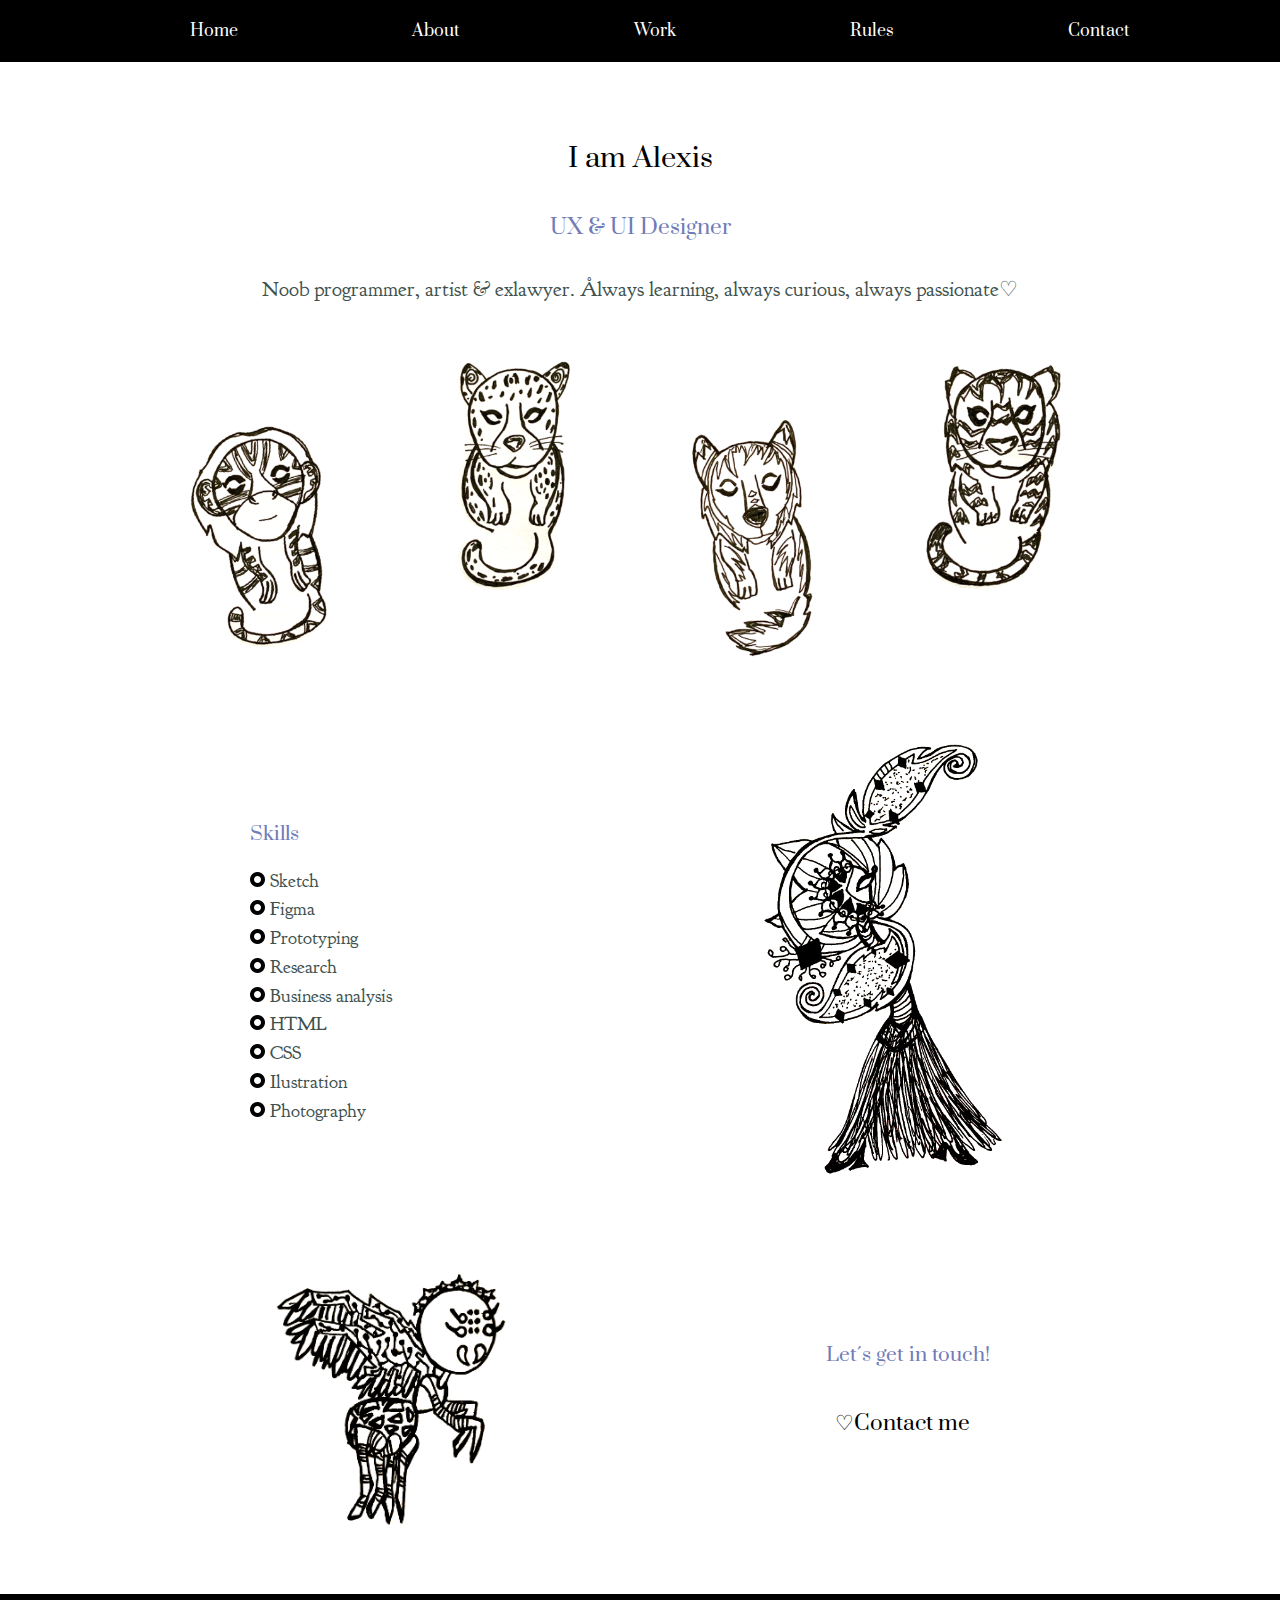
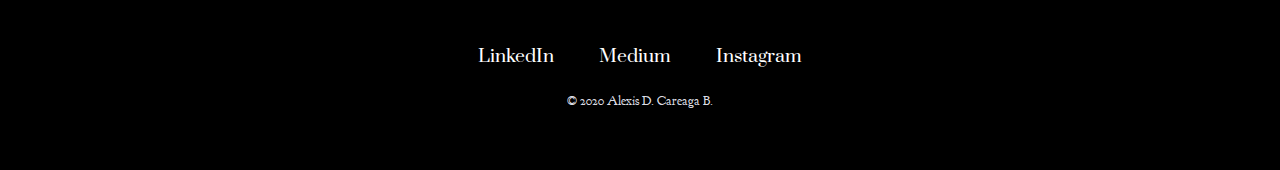
==== index.html @ 7e950d57 "Add files via upload" ====
<!DOCTYPE html>
<html lang="en" dir="ltr">

<head>
  <meta charset="utf-8">
  <title>Alexis Careaga UX/UI Designer</title>
  <link rel="stylesheet" href="css/reset.css">
  <link rel="stylesheet" href="css/styles.css">
  <link rel="icon" href="images/Oval.png">
  <link href="https://fonts.googleapis.com/css?family=Goudy+Bookletter+1911|Prata&display=swap" rel="stylesheet">

</head>

<body>



  <div class="desktop-screen">

  <header>
    <div class="topnav">
      <a class="navnav" href="index.html">Home</a>
      <a class="navnav" href="about.html">About</a>
      <a class="navnav" href="work.html">Work</a>
      <a class="navnav" href="rules.html">Rules</a>
      <a class="navnav" href="contact.html">Contact</a>
    </div>
  </header>


  <main>
    <div class="top-container">
      <h2>I am Alexis</h2>
      <h1>UX & UI Designer</h1>
      <p>Noob programmer, artist & exlawyer. Ålways learning, always curious, always passionate♡</p>
      <img class="totems" src="images/Totems.png" alt="Totems drawing by Alexis Careaga">
    </div>

    <div class="skills">
      <div class="mini-skills">
        <h3>Skills</h3>
        <ul>
          <li><img src="images/Oval.png"> Sketch </li>
          <li><img src="images/Oval.png"> Figma</li>
          <li><img src="images/Oval.png"> Prototyping</li>
          <li><img src="images/Oval.png"> Research</li>
          <li><img src="images/Oval.png"> Business analysis</li>
          <li><img src="images/Oval.png"> HTML</li>
          <li><img src="images/Oval.png"> CSS </li>
          <li><img src="images/Oval.png"> Ilustration </li>
          <li><img src="images/Oval.png"> Photography</li>
        </ul>
      </div>
      <div>
        <img class="venus" src="images/Venus.png" alt="Venus drawing by Alexis Careaga">
      </div>
    </div>

    <br>

    <div class="contact">
      <div>
        <img class="spider" src="images/Spider.png" alt="Spider drawing by Alexis Careaga">
      </div>
      <div class="contact-mini">
        <h3>Let´s get in touch!</h3>
        <br>
        <a class="contactme" href="malito:danBcareaga@gmail.com">♡Contact me</a>
      </div>
    </div>

 </div>
  </main>

  <footer>
    <div class="bottom-container">
      <a class="footer-link" href="https://www.linkedin.com/">LinkedIn</a>
      <a class="footer-link" href="https://medium.com/@danbcareaga">Medium</a>
      <a class="footer-link" href="https://www.instagram.com/alexdancb/">Instagram</a>
      <p class="copyright">© 2020 Alexis D. Careaga B.</p>
    </div>
  </footer>

  </div>

</body>

</html>
---- css/styles.css ----
body {
  font-family: 'Goudy Bookletter 1911', serif;
  color: #40514E;
}

.topnav {
  position: fixed;
  width: 100%;
  top:0;
  background-color: black;
  text-align: center;
  padding: 20px;
}

.topnav a {
  padding: 65px 65px;
  text-decoration: none;
  font-size: 1rem;
}

h1 {
  font-size: 1.3rem;
  line-height: 2;
  padding-top: 10px;
  padding-bottom: 20px;
  font-family: 'Prata', serif;
  color: #717BB7;
}

h2 {
  font-size: 1.7rem;
  font-family: 'Prata', serif;
  padding-top: 50px;
  padding-bottom: 20px;
  color: black;
}

h3 {
  font-size: 1.2rem;
  font-family: 'Prata', serif;
  padding-top: 20px;
  padding-bottom: 20px;
  color: #717BB7;
  margin-top: 30px;
}

p {
  line-height: 2;
  font-size: 1.3rem;
  margin-bottom: 15px;
}

li {
  line-height: 1.5;
  font-size: 1.2rem;
}

a {
  color: white;
  font-family: 'Prata', serif;
  margin: 10px 20px;
  text-decoration: none;
}

a:hover {
  color: #BACAF5;
}

.top-container {
  text-align: center;
  padding: 90px 20px 0px 20px;
  background-color: white;
}

.skills {
  margin: 40px 40px 50px 150px;
  text-align: left;
  columns: 2;
  /*width: 100%;
  height: 100%;
  min-height: 50%;
  min-width: 50%;
  max-height: 80%;
  max-width: 80%;*/
}

.mini-skills {
  padding-top: 30px;
  padding-left: 100px;
}

/*______________IMG________________*/
.totems {
  width: 80%;
}

.venus {
  width: 45%;
  margin-left: 60px;
  margin-right: 150px;
}

.spider {
  width: 50%;
}

/*____________Contact_________________*/
.contact {
  text-align: right;
  margin: 20px 290px 60px 40px;
  columns: 2;
  /*width: 100%;
  height: 100%;
  min-height: 50%;
  min-width: 50%;
  max-height: 80%;
  max-width: 80%;*/
}

.contact-mini {
  padding-top: 20px;
}

.contactme {
  color: black;
  font-size: 1.3rem;
}

/*____________Footer_________________*/
.bottom-container {
  text-align: center;
  font-size: 1.1rem;
  background-color: black;
  padding: 50px 0 20px;
}

.copyright {
  color: #EAEAF6F6;
  font-size: 0.75em;
  padding: 20px 0;
}
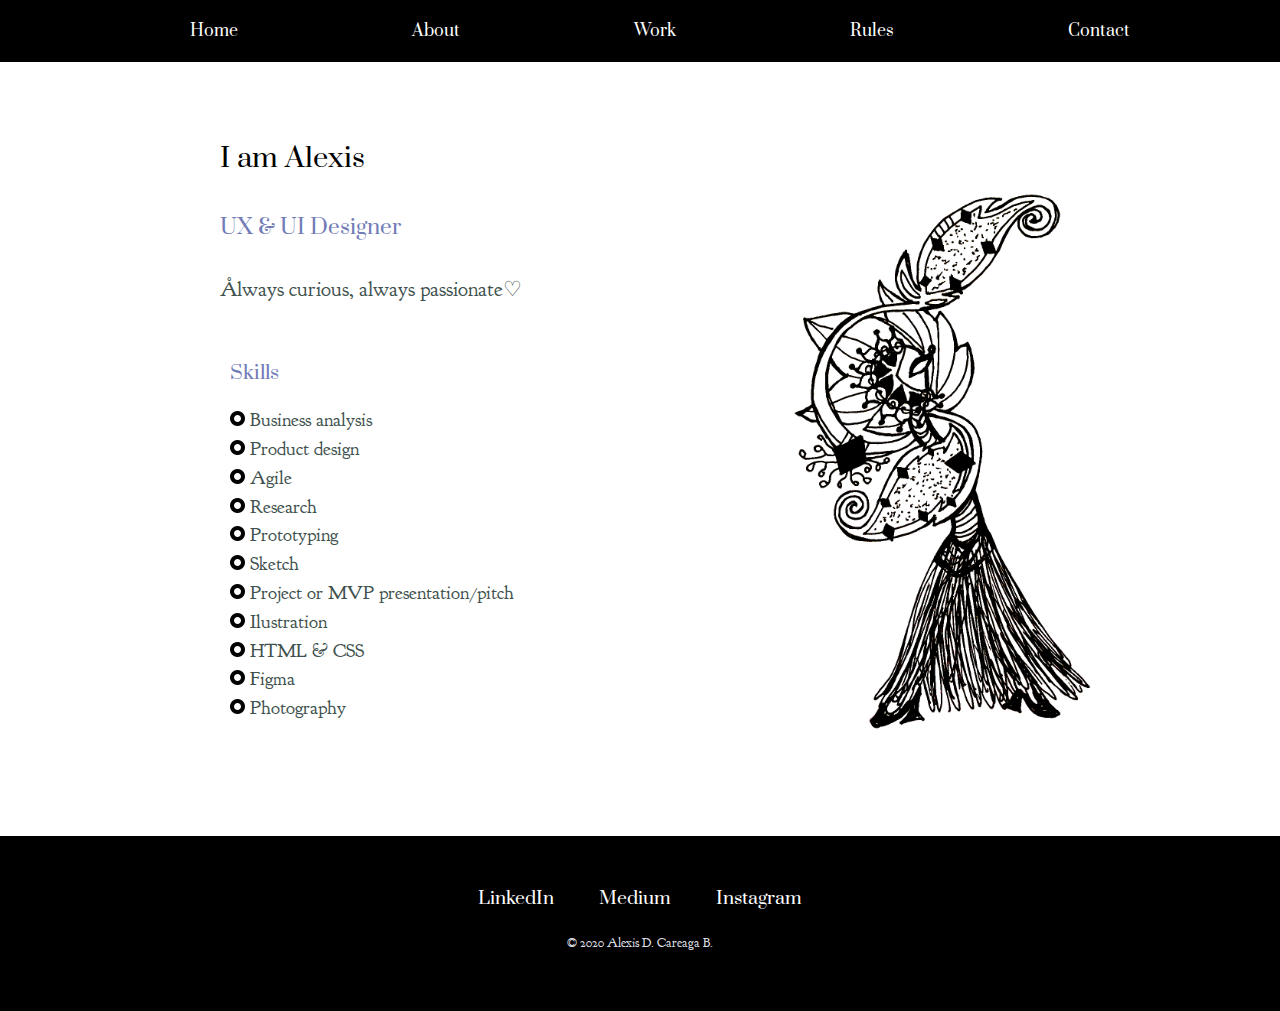
==== commit 84b2adc0: "Add files via upload" ====
--- a/index.html
+++ b/index.html
@@ -30,46 +30,34 @@
 
   <main>
     <div class="top-container">
+
+      <div class="lele">
       <h2>I am Alexis</h2>
       <h1>UX & UI Designer</h1>
-      <p>Noob programmer, artist & exlawyer. Ålways learning, always curious, always passionate♡</p>
-      <img class="totems" src="images/Totems.png" alt="Totems drawing by Alexis Careaga">
+      <p>Ålways curious, always passionate♡</p>
+
+      <div class="skills">
+      <h3>Skills</h3>
+      <ul>
+        <li><img src="images/Oval.png"> Business analysis</li>
+        <li><img src="images/Oval.png"> Product design</li>
+        <li><img src="images/Oval.png"> Agile</li>
+        <li><img src="images/Oval.png"> Research</li>
+        <li><img src="images/Oval.png"> Prototyping</li>
+        <li><img src="images/Oval.png"> Sketch</li>
+        <li><img src="images/Oval.png"> Project or MVP presentation/pitch</li>
+        <li><img src="images/Oval.png"> Ilustration</li>
+        <li><img src="images/Oval.png"> HTML & CSS</li>
+        <li><img src="images/Oval.png"> Figma</li>
+        <li><img src="images/Oval.png"> Photography</li>
+      </ul>
     </div>
-
-    <div class="skills">
-      <div class="mini-skills">
-        <h3>Skills</h3>
-        <ul>
-          <li><img src="images/Oval.png"> Sketch </li>
-          <li><img src="images/Oval.png"> Figma</li>
-          <li><img src="images/Oval.png"> Prototyping</li>
-          <li><img src="images/Oval.png"> Research</li>
-          <li><img src="images/Oval.png"> Business analysis</li>
-          <li><img src="images/Oval.png"> HTML</li>
-          <li><img src="images/Oval.png"> CSS </li>
-          <li><img src="images/Oval.png"> Ilustration </li>
-          <li><img src="images/Oval.png"> Photography</li>
-        </ul>
-      </div>
+    </div>
       <div>
         <img class="venus" src="images/Venus.png" alt="Venus drawing by Alexis Careaga">
       </div>
     </div>
 
-    <br>
-
-    <div class="contact">
-      <div>
-        <img class="spider" src="images/Spider.png" alt="Spider drawing by Alexis Careaga">
-      </div>
-      <div class="contact-mini">
-        <h3>Let´s get in touch!</h3>
-        <br>
-        <a class="contactme" href="malito:danBcareaga@gmail.com">♡Contact me</a>
-      </div>
-    </div>
-
- </div>
   </main>
 
   <footer>
--- a/css/styles.css
+++ b/css/styles.css
@@ -67,41 +67,26 @@
 }
 
 .top-container {
-  text-align: center;
-  padding: 90px 20px 0px 20px;
+  text-align: left;
+  padding: 90px 90px 0px 220px;
   background-color: white;
+  columns: 2;
 }
 
+
+
 .skills {
-  margin: 40px 40px 50px 150px;
+  margin: 10px 10px 100px;
   text-align: left;
-  columns: 2;
-  /*width: 100%;
-  height: 100%;
-  min-height: 50%;
-  min-width: 50%;
-  max-height: 80%;
-  max-width: 80%;*/
-}
 
-.mini-skills {
-  padding-top: 30px;
-  padding-left: 100px;
 }
 
 /*______________IMG________________*/
-.totems {
-  width: 80%;
-}
 
 .venus {
-  width: 45%;
-  margin-left: 60px;
-  margin-right: 150px;
-}
-
-.spider {
-  width: 50%;
+  width: 63%;
+  margin:30px 200px 30px 10px;
+  padding: 70px;
 }
 
 /*____________Contact_________________*/
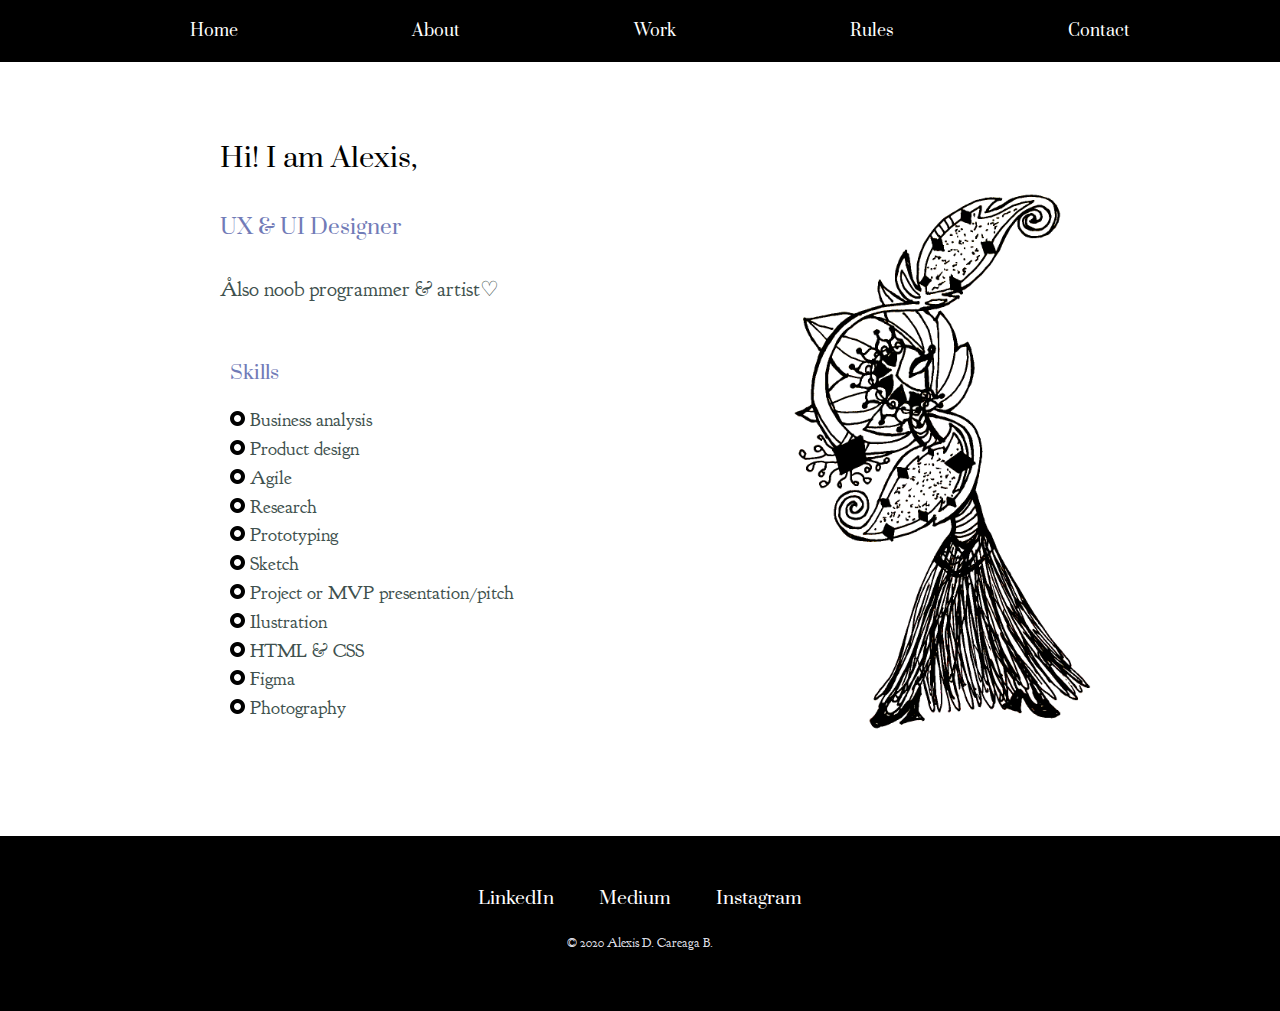
==== commit fde6d3f4: "Add files via upload" ====
--- a/index.html
+++ b/index.html
@@ -32,9 +32,9 @@
     <div class="top-container">
 
       <div class="lele">
-      <h2>I am Alexis</h2>
+      <h2>Hi! I am Alexis,</h2>
       <h1>UX & UI Designer</h1>
-      <p>Ålways curious, always passionate♡</p>
+      <p>Ålso noob programmer & artist♡</p>
 
       <div class="skills">
       <h3>Skills</h3>
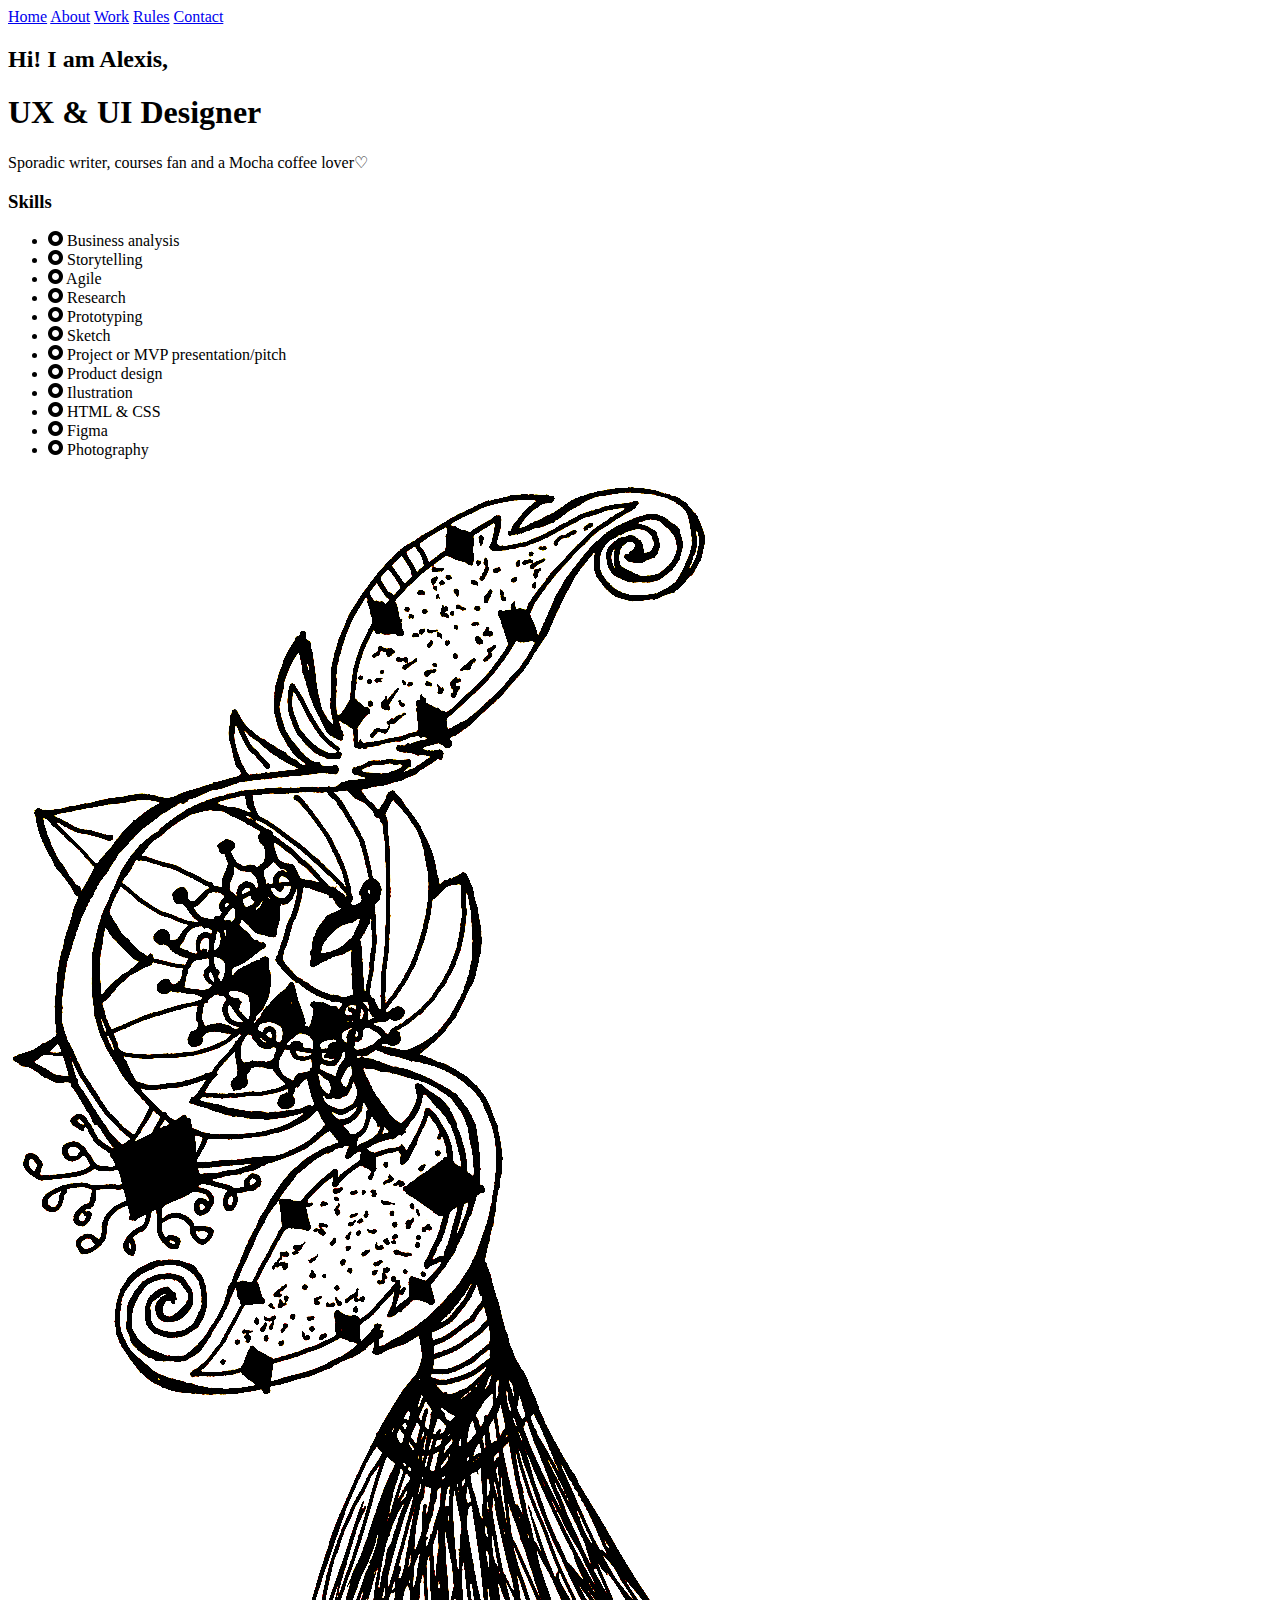
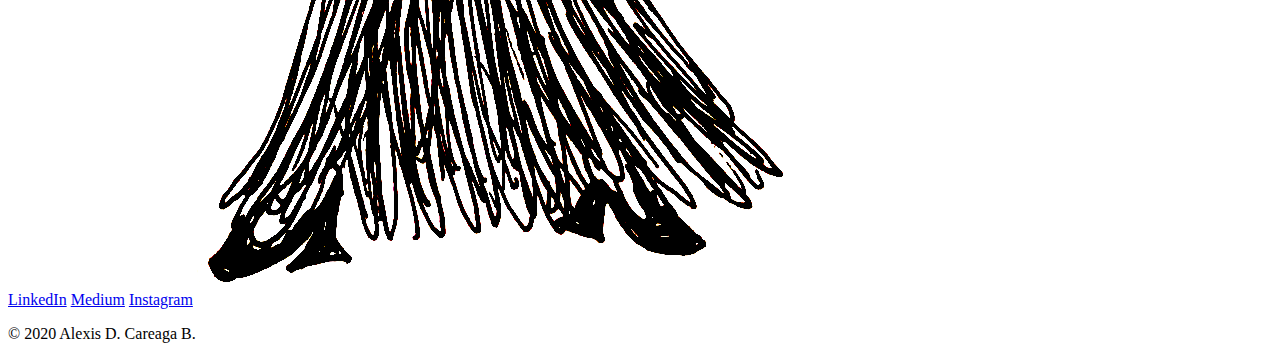
==== commit 6818525a: "Add files via upload" ====
--- a/index.html
+++ b/index.html
@@ -34,18 +34,19 @@
       <div class="lele">
       <h2>Hi! I am Alexis,</h2>
       <h1>UX & UI Designer</h1>
-      <p>Ålso noob programmer & artist♡</p>
+      <p>Sporadic writer, courses fan and a Mocha coffee lover♡</p>
 
       <div class="skills">
       <h3>Skills</h3>
       <ul>
         <li><img src="images/Oval.png"> Business analysis</li>
-        <li><img src="images/Oval.png"> Product design</li>
+        <li><img src="images/Oval.png"> Storytelling</li>
         <li><img src="images/Oval.png"> Agile</li>
         <li><img src="images/Oval.png"> Research</li>
         <li><img src="images/Oval.png"> Prototyping</li>
         <li><img src="images/Oval.png"> Sketch</li>
         <li><img src="images/Oval.png"> Project or MVP presentation/pitch</li>
+        <li><img src="images/Oval.png"> Product design</li>
         <li><img src="images/Oval.png"> Ilustration</li>
         <li><img src="images/Oval.png"> HTML & CSS</li>
         <li><img src="images/Oval.png"> Figma</li>
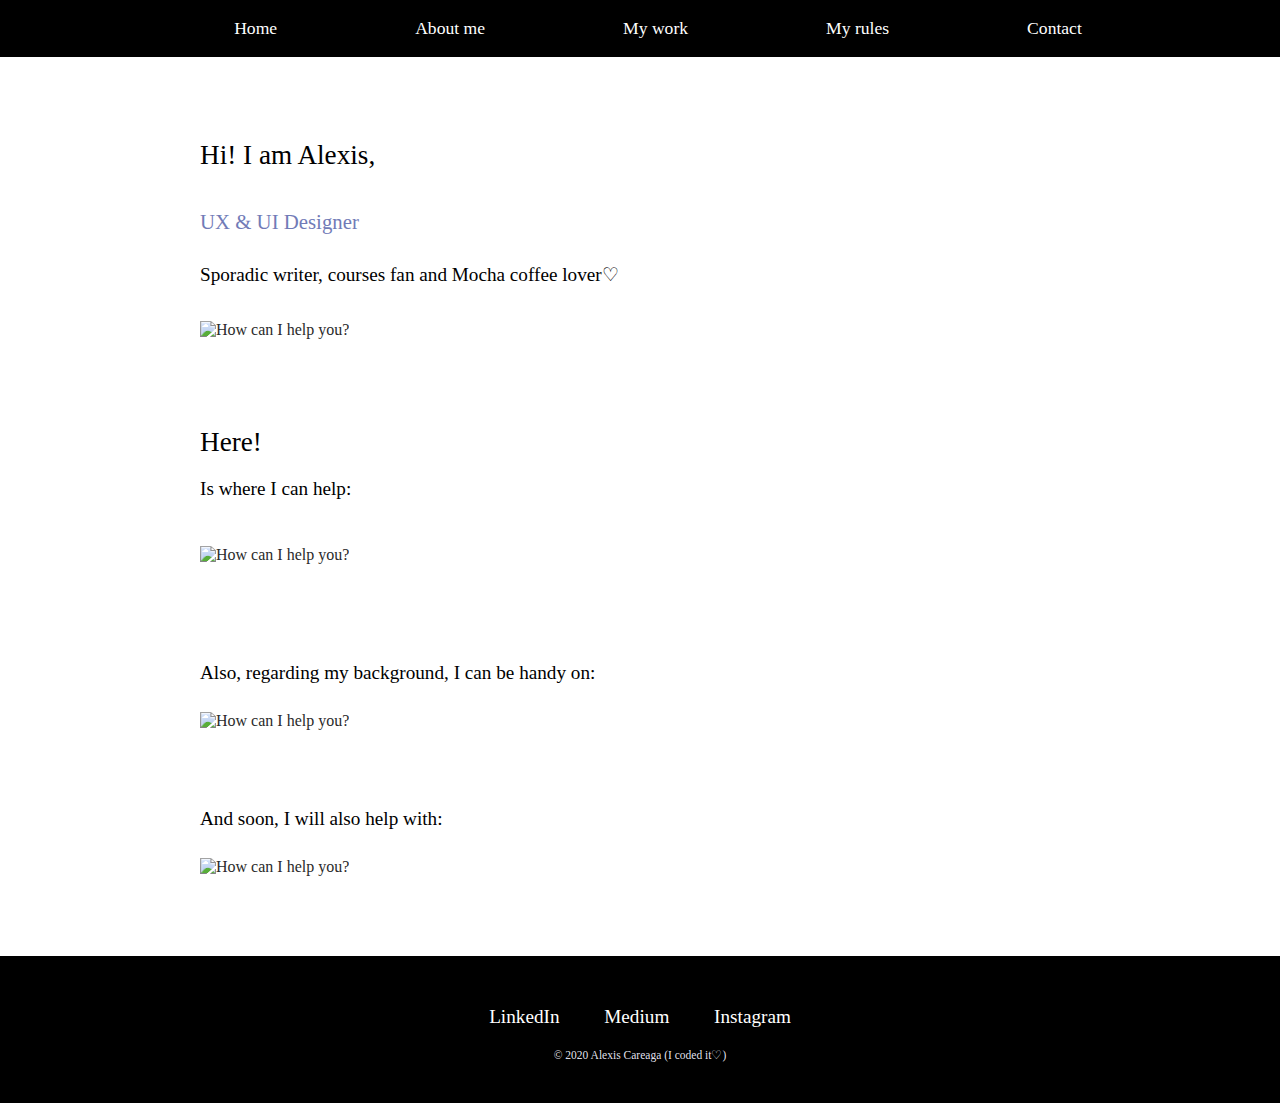
==== commit 47c4b763: "Add files via upload" ====
--- a/index.html
+++ b/index.html
@@ -20,9 +20,9 @@
   <header>
     <div class="topnav">
       <a class="navnav" href="index.html">Home</a>
-      <a class="navnav" href="about.html">About</a>
-      <a class="navnav" href="work.html">Work</a>
-      <a class="navnav" href="rules.html">Rules</a>
+      <a class="navnav" href="about.html">About me</a>
+      <a class="navnav" href="work.html">My work</a>
+      <a class="navnav" href="rules.html">My rules</a>
       <a class="navnav" href="contact.html">Contact</a>
     </div>
   </header>
@@ -31,33 +31,52 @@
   <main>
     <div class="top-container">
 
-      <div class="lele">
+      <div class="headEr">
       <h2>Hi! I am Alexis,</h2>
       <h1>UX & UI Designer</h1>
-      <p>Sporadic writer, courses fan and a Mocha coffee lover♡</p>
+      <h3>Sporadic writer, courses fan and Mocha coffee lover♡</h3>
+    </div>
 
-      <div class="skills">
-      <h3>Skills</h3>
-      <ul>
-        <li><img src="images/Oval.png"> Business analysis</li>
-        <li><img src="images/Oval.png"> Storytelling</li>
-        <li><img src="images/Oval.png"> Agile</li>
-        <li><img src="images/Oval.png"> Research</li>
-        <li><img src="images/Oval.png"> Prototyping</li>
-        <li><img src="images/Oval.png"> Sketch</li>
-        <li><img src="images/Oval.png"> Project or MVP presentation/pitch</li>
-        <li><img src="images/Oval.png"> Product design</li>
-        <li><img src="images/Oval.png"> Ilustration</li>
-        <li><img src="images/Oval.png"> HTML & CSS</li>
-        <li><img src="images/Oval.png"> Figma</li>
-        <li><img src="images/Oval.png"> Photography</li>
-      </ul>
+    <div class="firstContainer">
+        <img class="part1" src="images/Part1.png" alt="How can I help you?">
+      </div>
+
+<br>
+
+<div class="UxUiContainer">
+  <div class="miniUxUi">
+  <h2>Here! </h2>
+  <h3>Is where I can help:</h3>
+  <br>
+  <br>
+</div>
+    <img class="part2" src="images/Part2.png" alt="How can I help you?">
+  </div>
+
+<br>
+
+<div class="secondContainer">
+  <div class="miniSecond">
+  <h3>Also, regarding my background, I can be handy on:</h3>
+</div>
+<br>
+    <div>
+      <img class="part3" src="images/Part3.png" alt="How can I help you?">
     </div>
+</div>
+
+<br>
+
+<div class="thirdContainer">
+  <div class="miniThird">
+  <h3>And soon, I will also help with:</h3>
+</div>
+<br>
+    <div>
+      <img class="part4" src="images/Part4.png" alt="How can I help you?">
     </div>
-      <div>
-        <img class="venus" src="images/Venus.png" alt="Venus drawing by Alexis Careaga">
-      </div>
-    </div>
+</div>
+
 
   </main>
 
@@ -66,7 +85,7 @@
       <a class="footer-link" href="https://www.linkedin.com/">LinkedIn</a>
       <a class="footer-link" href="https://medium.com/@danbcareaga">Medium</a>
       <a class="footer-link" href="https://www.instagram.com/alexdancb/">Instagram</a>
-      <p class="copyright">© 2020 Alexis D. Careaga B.</p>
+      <p class="copyright">© 2020 Alexis Careaga (I coded it♡)</p>
     </div>
   </footer>
 
--- a/css/styles.css
+++ b/css/styles.css
@@ -0,0 +1,145 @@
+body {
+  font-family: 'AppleGothic', serif;
+  font-size: 1rem;
+  color: #2A2A2A;
+}
+
+.topnav {
+  position: fixed;
+  width: 100%;
+  top:0;
+  background-color: black;
+  text-align: center;
+  padding: 18px;
+}
+
+.topnav a {
+  padding: 47px 47px;
+  font-family: 'AppleGothic', serif;
+  text-decoration: none;
+  font-size: 1.1rem;
+}
+
+h1 {
+  font-size: 1.3rem;
+  line-height: 2;
+  padding-top: 10px;
+  padding-bottom: 20px;
+  font-family: 'AppleGothic', serif;
+  color: #717BB7;
+}
+
+h2 {
+  font-size: 1.7rem;
+  font-family: 'AppleGothic', serif;
+  padding-top: 50px;
+  padding-bottom: 20px;
+  color: black;
+}
+
+h3 {
+  font-size: 1.2rem;
+  font-family: 'AppleGothic', serif;
+  padding-bottom: 10px;
+  color: black;
+}
+
+
+p {
+  line-height: 1.3;
+  font-size: 1.1rem;
+  color: #717BB7;
+}
+
+li {
+  line-height: 1.5;
+  font-size: 1.1rem;
+}
+
+a {
+  color: white;
+  font-family: 'AppleGothic', serif;
+  margin: 10px 20px;
+  text-decoration: none;
+}
+
+a:hover {
+  color: #BACAF5;
+}
+
+.headEr {
+  text-align: left;
+  padding: 90px 90px 0px 200px;
+}
+
+.firstContainer {
+  text-align: left;
+  padding: 25px 100px 10px 200px;
+}
+
+.UxUiContainer {
+  text-align: left;
+  padding: 10px 100px 30px 200px;
+}
+
+.secondContainer {
+
+  text-align: left;
+  padding: 50px 100px 10px 200px;
+}
+
+.thirdContainer {
+  text-align: left;
+  padding: 50px 100px 80px 200px;
+}
+
+/*______________IMG________________*/
+
+.part1 {
+  width: 830px;
+}
+
+.part2 {
+    width: 900px;
+}
+
+.part3 {
+    width: 830px;
+}
+
+.part4 {
+    width: 830px;
+}
+
+
+/*____________Contact_________________*/
+.contact {
+  text-align: right;
+  margin: 20px 290px 60px 40px;
+  columns: 2;
+}
+
+.contact-mini {
+  padding-top: 20px;
+}
+
+.contactme {
+  color: black;
+  font-size: 1.3rem;
+}
+
+/*____________Footer_________________*/
+.bottom-container {
+  text-align: center;
+  font-family: 'AppleGothic', serif;
+  font-size: 1.2rem;
+  background-color: black;
+  padding: 50px 0 20px;
+}
+
+.copyright {
+  color: #EAEAF6F6;
+  font-family: 'AppleGothic', serif;
+  font-size: 0.60em;
+  padding: 20px 0;
+}
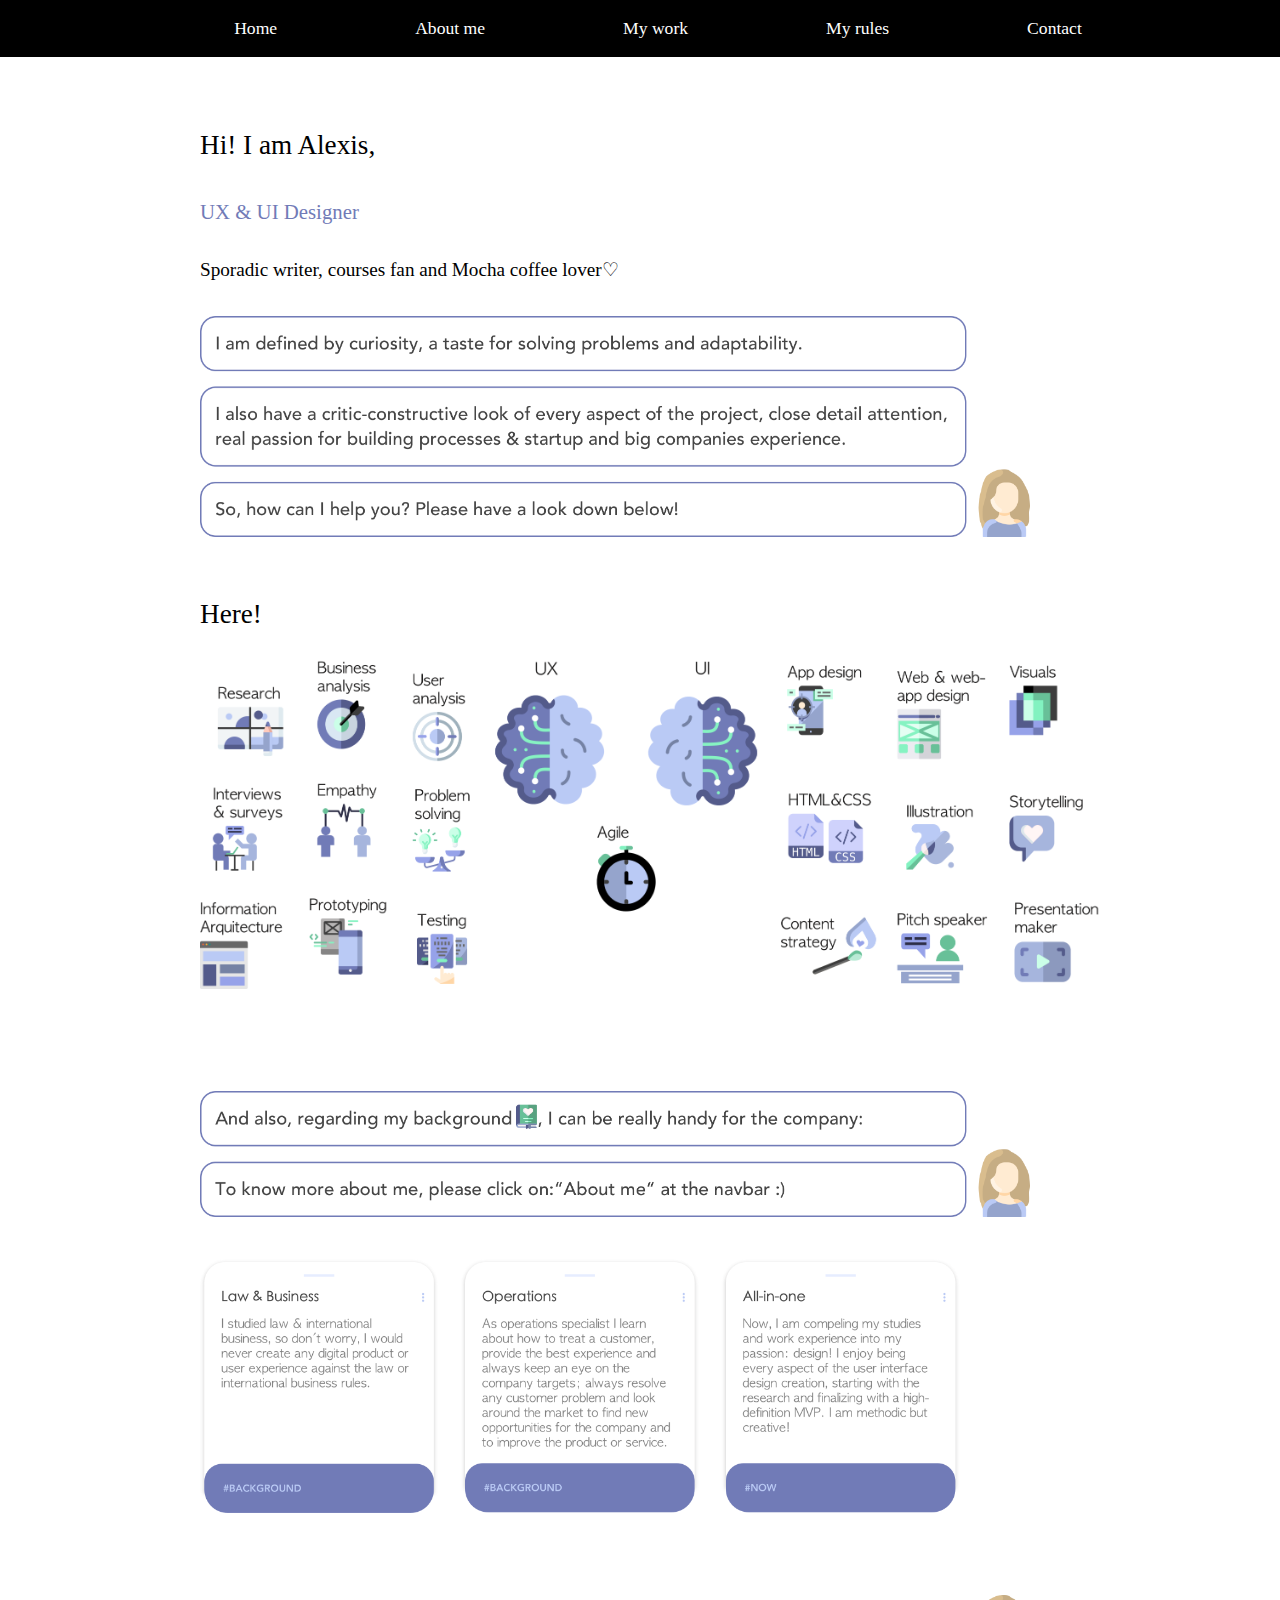
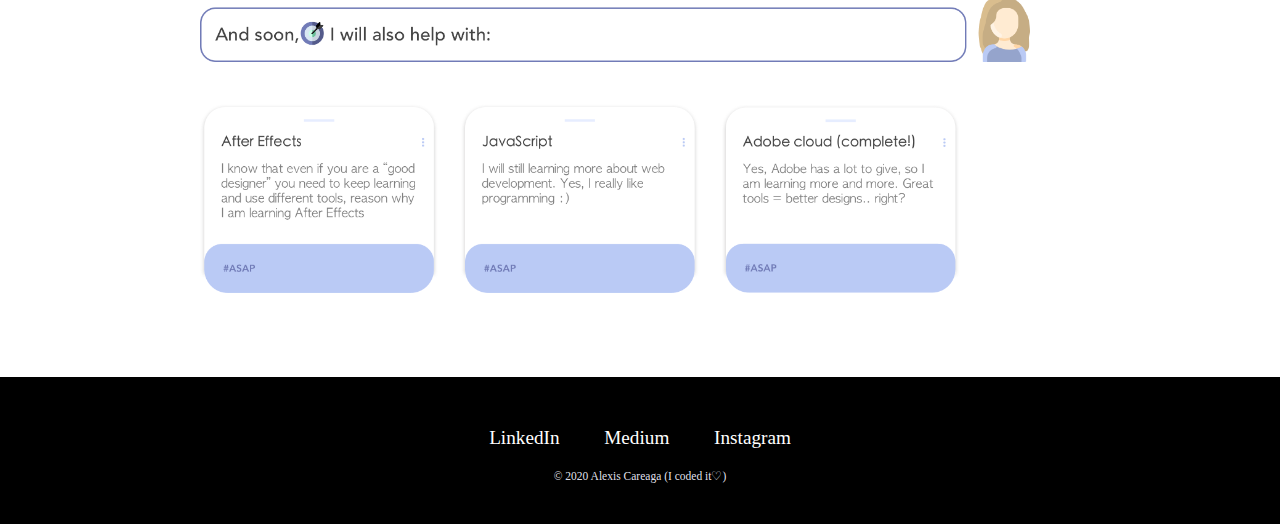
==== commit cc8e1fe7: "Add files via upload" ====
--- a/index.html
+++ b/index.html
@@ -46,9 +46,6 @@
 <div class="UxUiContainer">
   <div class="miniUxUi">
   <h2>Here! </h2>
-  <h3>Is where I can help:</h3>
-  <br>
-  <br>
 </div>
     <img class="part2" src="images/Part2.png" alt="How can I help you?">
   </div>
@@ -57,7 +54,7 @@
 
 <div class="secondContainer">
   <div class="miniSecond">
-  <h3>Also, regarding my background, I can be handy on:</h3>
+  <img class="part3-1" src="images/Part3.1.png" alt="How can I help you?">
 </div>
 <br>
     <div>
@@ -69,7 +66,7 @@
 
 <div class="thirdContainer">
   <div class="miniThird">
-  <h3>And soon, I will also help with:</h3>
+  <img class="part4-1" src="images/Part4.1.png" alt="How can I help you?">
 </div>
 <br>
     <div>
--- a/css/styles.css
+++ b/css/styles.css
@@ -23,8 +23,7 @@
 h1 {
   font-size: 1.3rem;
   line-height: 2;
-  padding-top: 10px;
-  padding-bottom: 20px;
+  padding-bottom: 25px;
   font-family: 'AppleGothic', serif;
   color: #717BB7;
 }
@@ -32,8 +31,8 @@
 h2 {
   font-size: 1.7rem;
   font-family: 'AppleGothic', serif;
-  padding-top: 50px;
-  padding-bottom: 20px;
+  padding-top: 20px;
+  padding-bottom: 30px;
   color: black;
 }
 
@@ -69,7 +68,7 @@
 
 .headEr {
   text-align: left;
-  padding: 90px 90px 0px 200px;
+  padding: 110px 90px 0px 200px;
 }
 
 .firstContainer {
@@ -103,12 +102,22 @@
     width: 900px;
 }
 
+.part3-1 {
+    width: 830px;
+}
+
 .part3 {
+  width: 760px;
+  padding-top: 20px;
+}
+
+.part4-1 {
     width: 830px;
 }
 
 .part4 {
-    width: 830px;
+    width: 760px;
+    padding-top: 20px;
 }
 
 
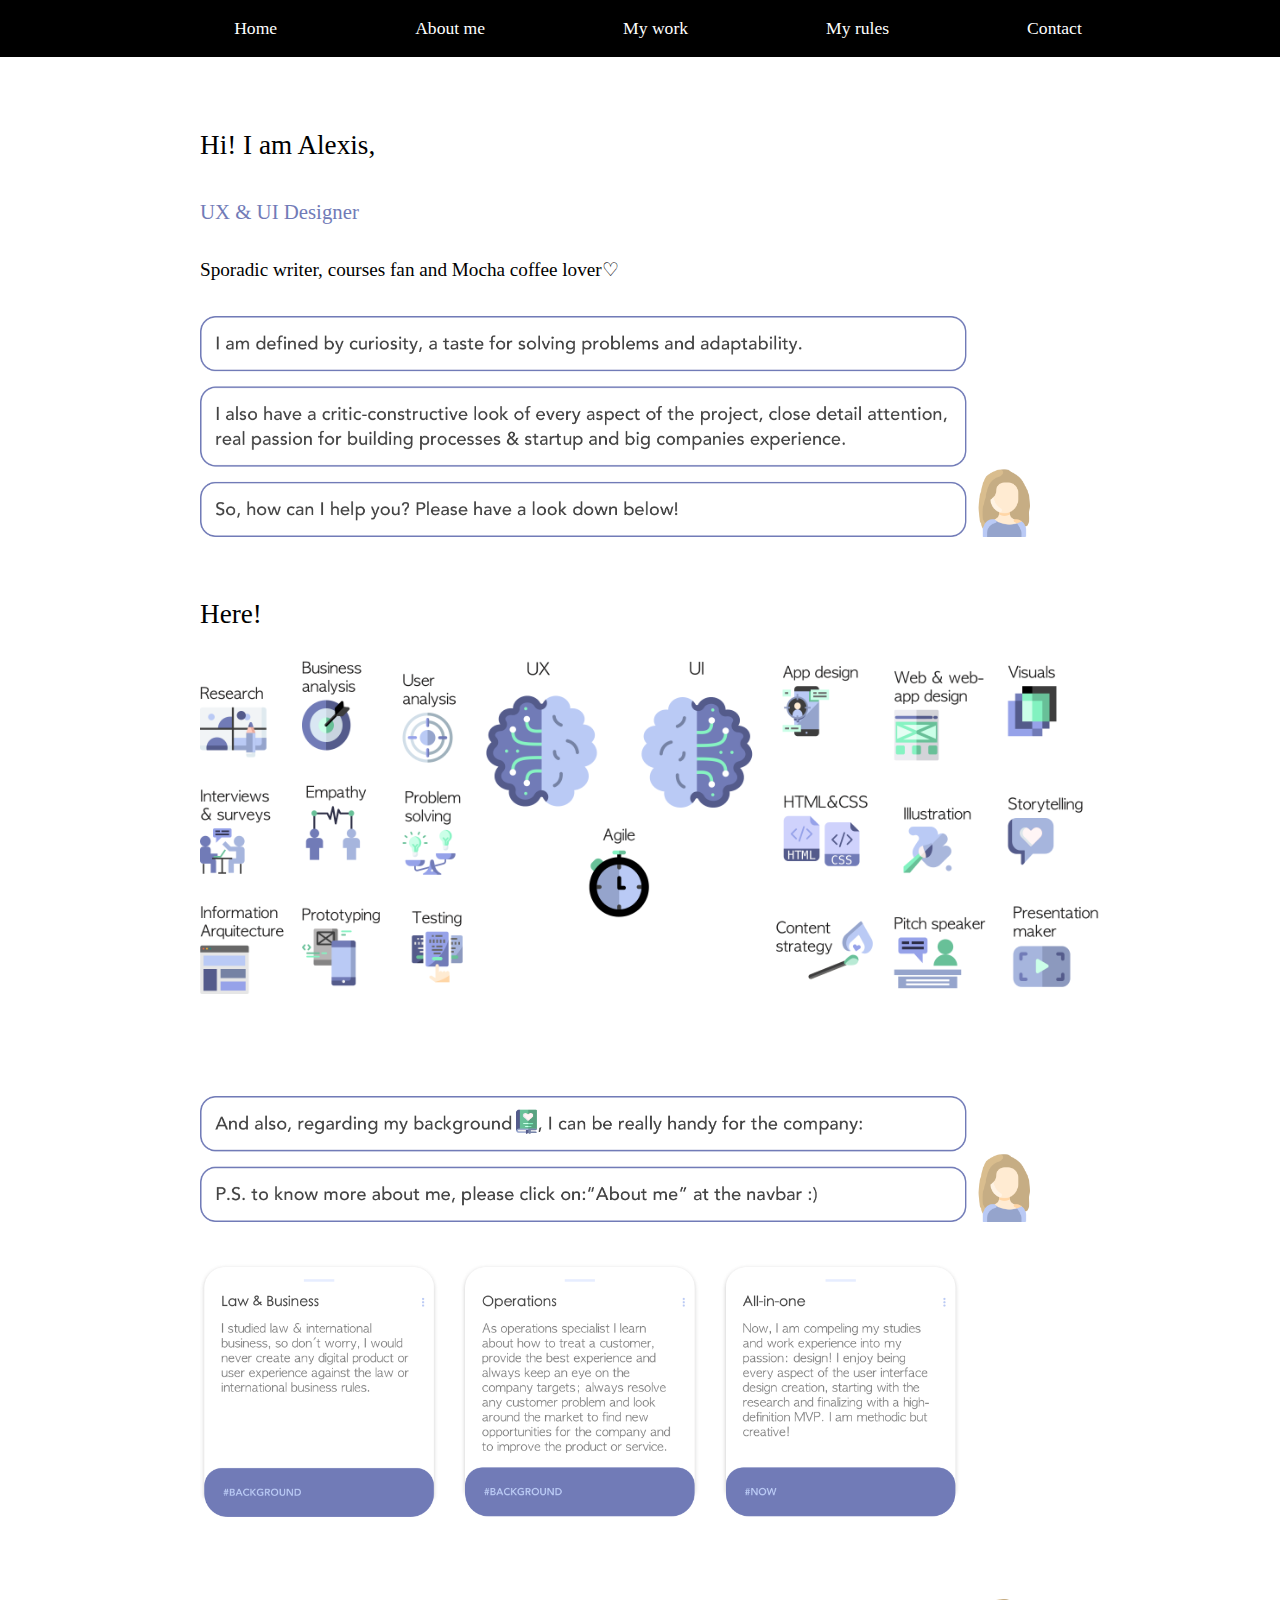
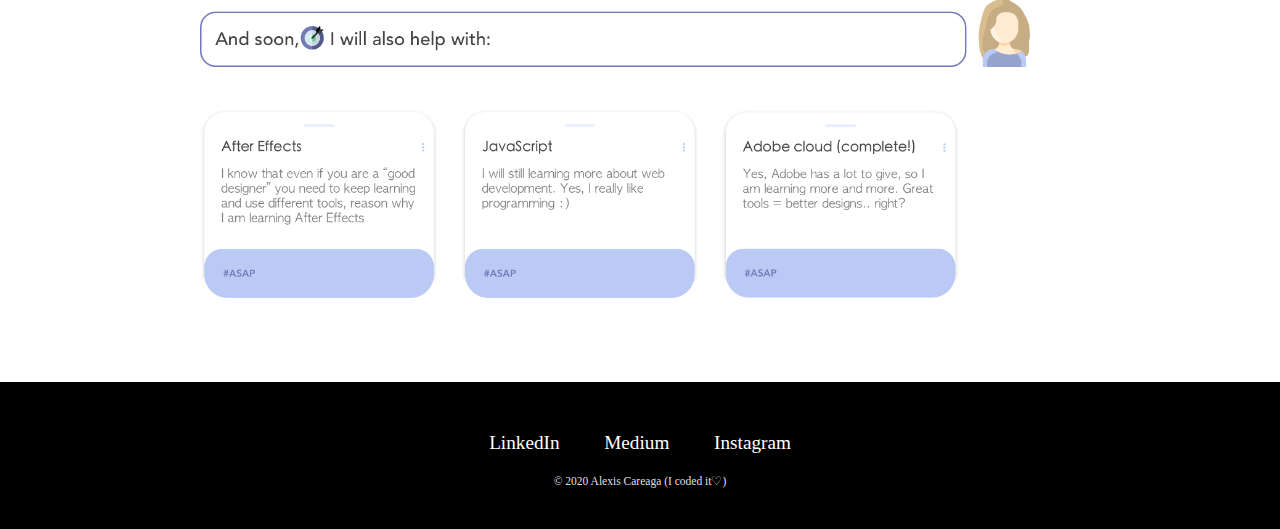
==== commit a66f3a90: "Add files via upload" ====
--- a/index.html
+++ b/index.html
@@ -79,8 +79,8 @@
 
   <footer>
     <div class="bottom-container">
-      <a class="footer-link" href="https://www.linkedin.com/">LinkedIn</a>
-      <a class="footer-link" href="https://medium.com/@danbcareaga">Medium</a>
+      <a class="footer-link" href="https://www.linkedin.com/in/alexis-careaga-bear/">LinkedIn</a>
+      <a class="footer-link" href="https://alexiscareaga.medium.com">Medium</a>
       <a class="footer-link" href="https://www.instagram.com/alexdancb/">Instagram</a>
       <p class="copyright">© 2020 Alexis Careaga (I coded it♡)</p>
     </div>
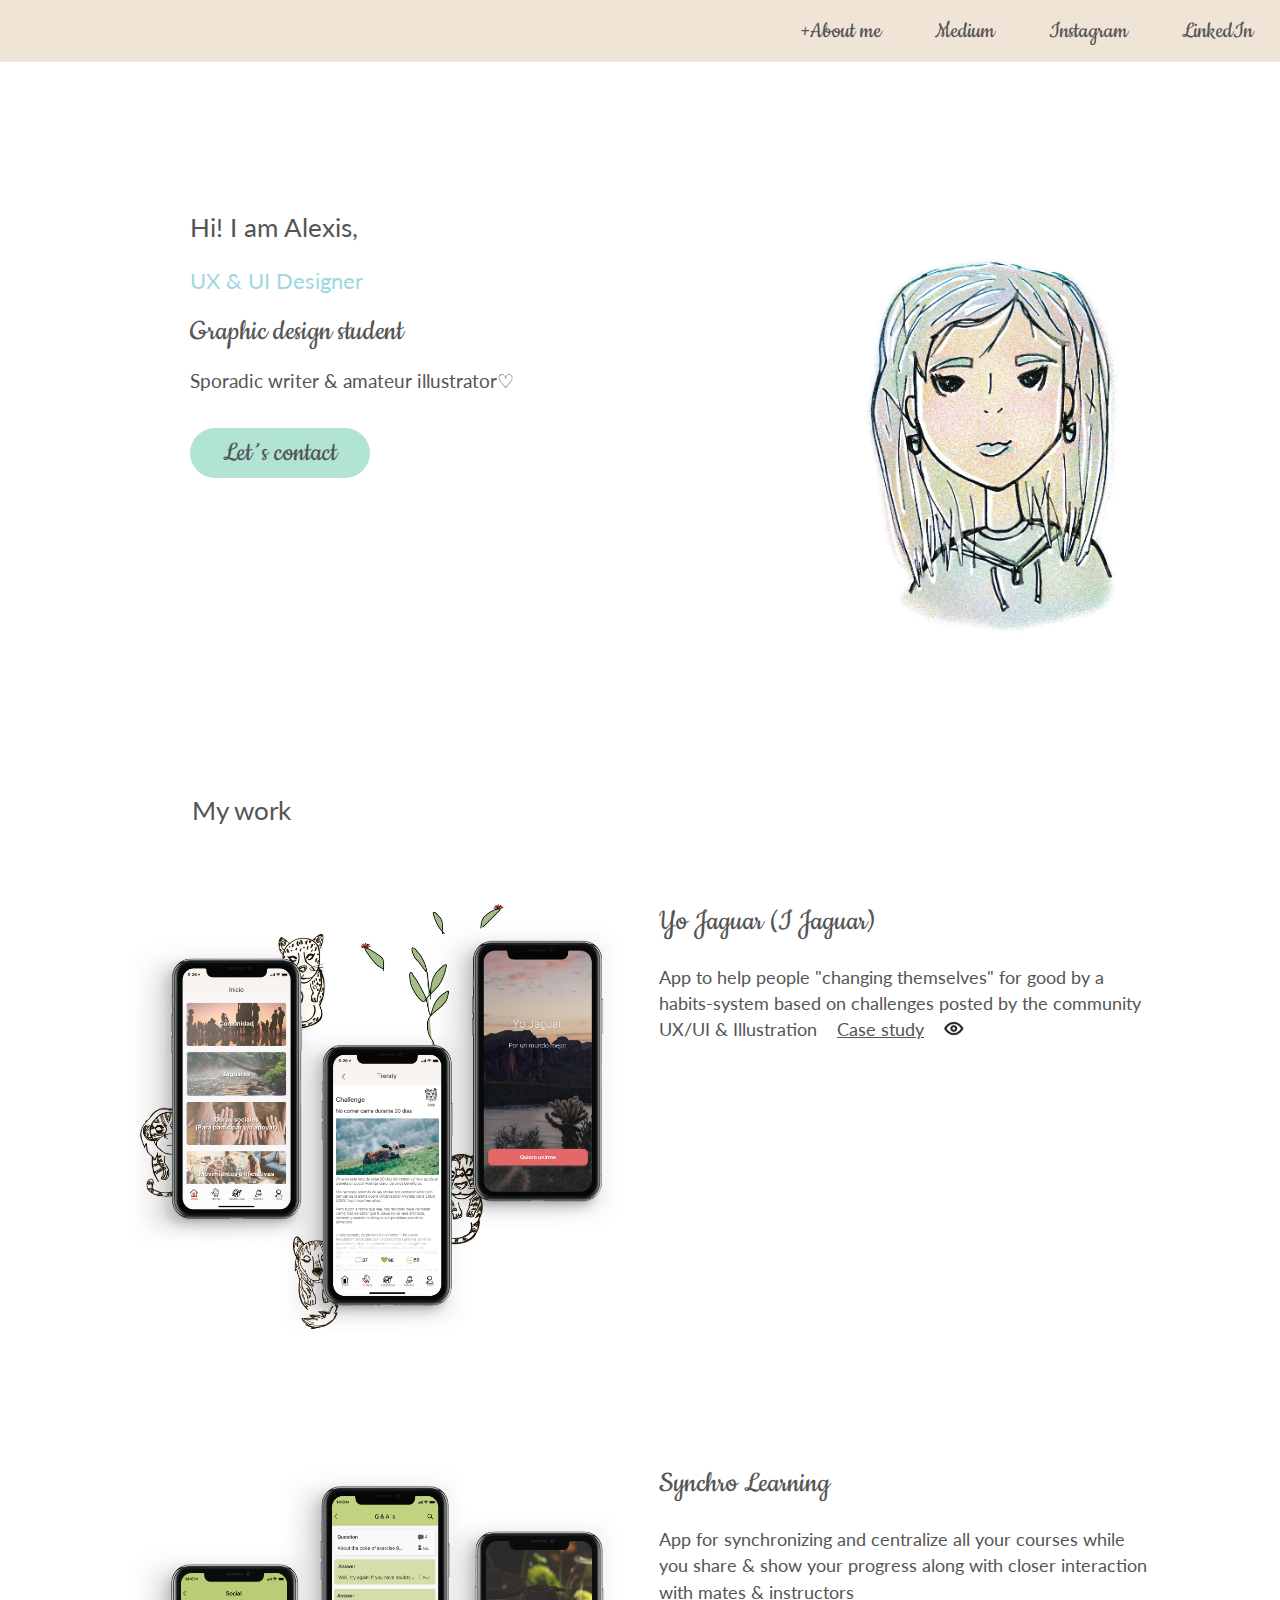
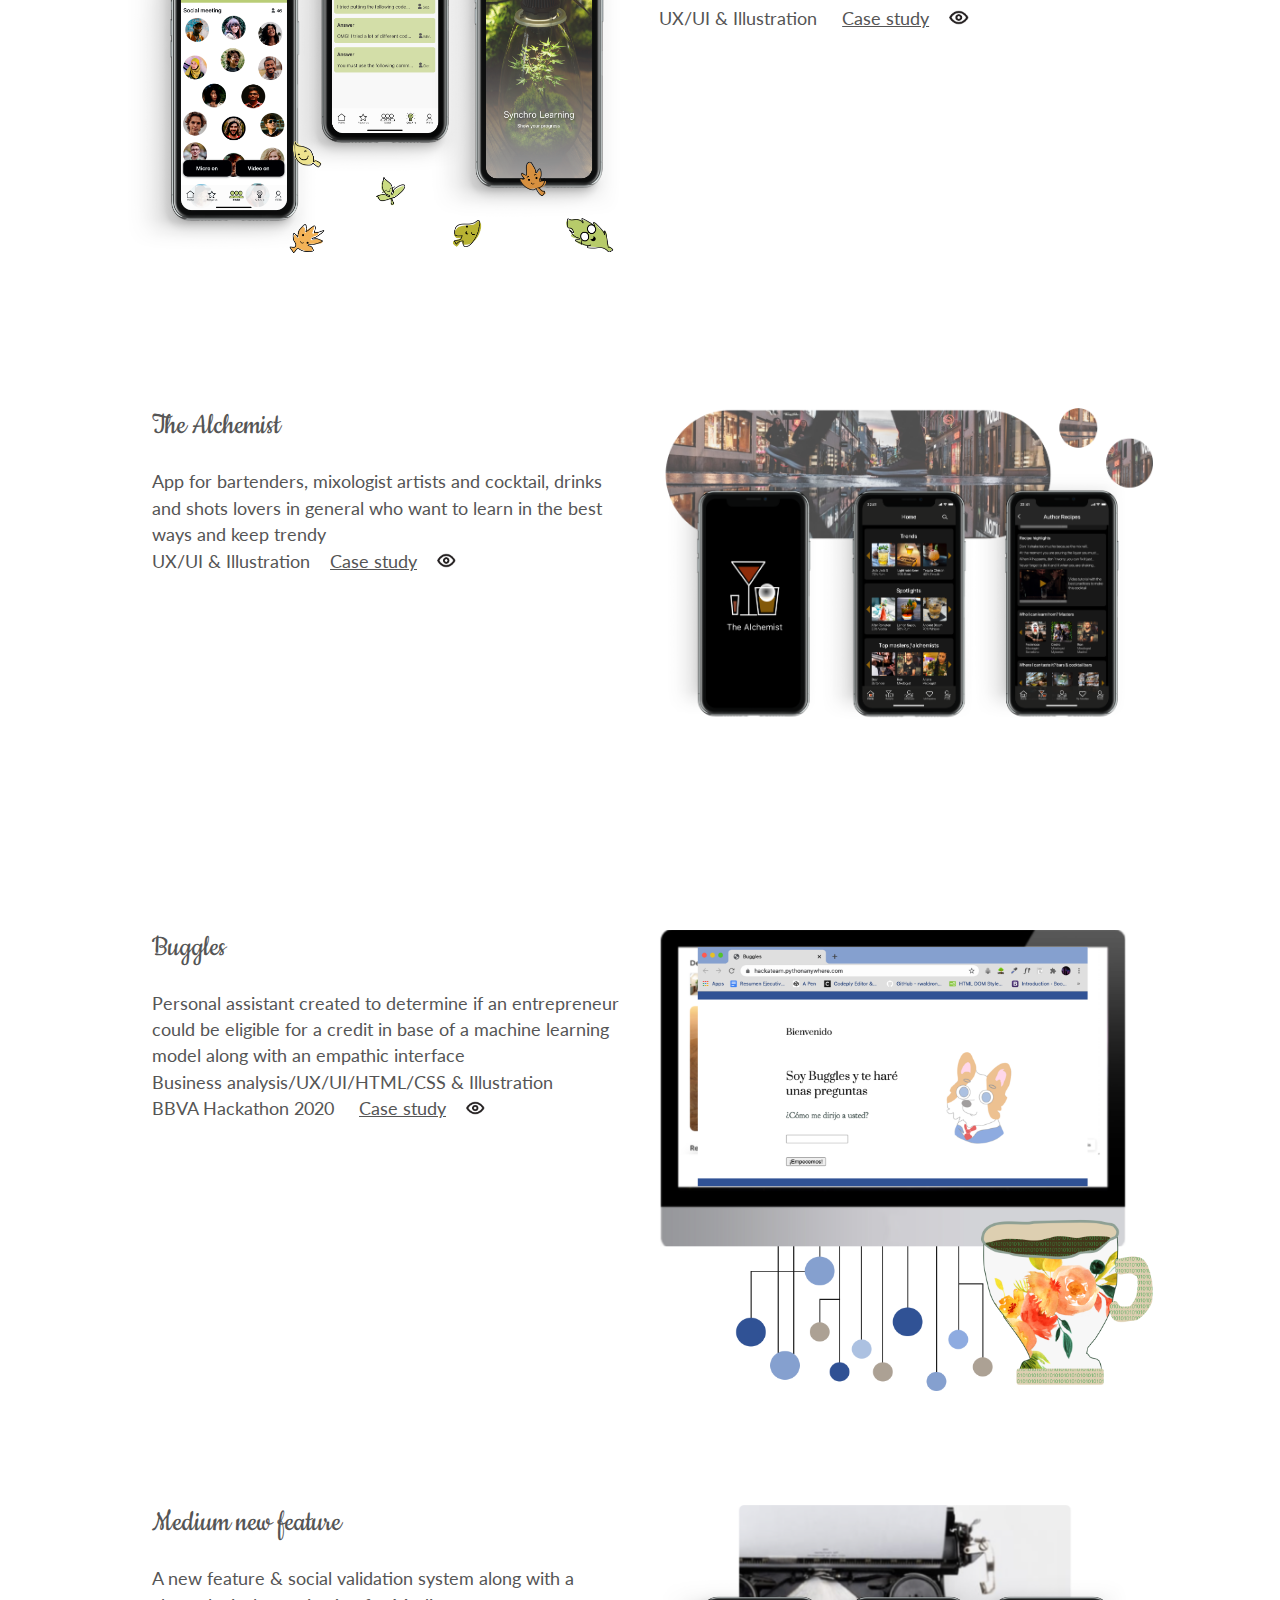
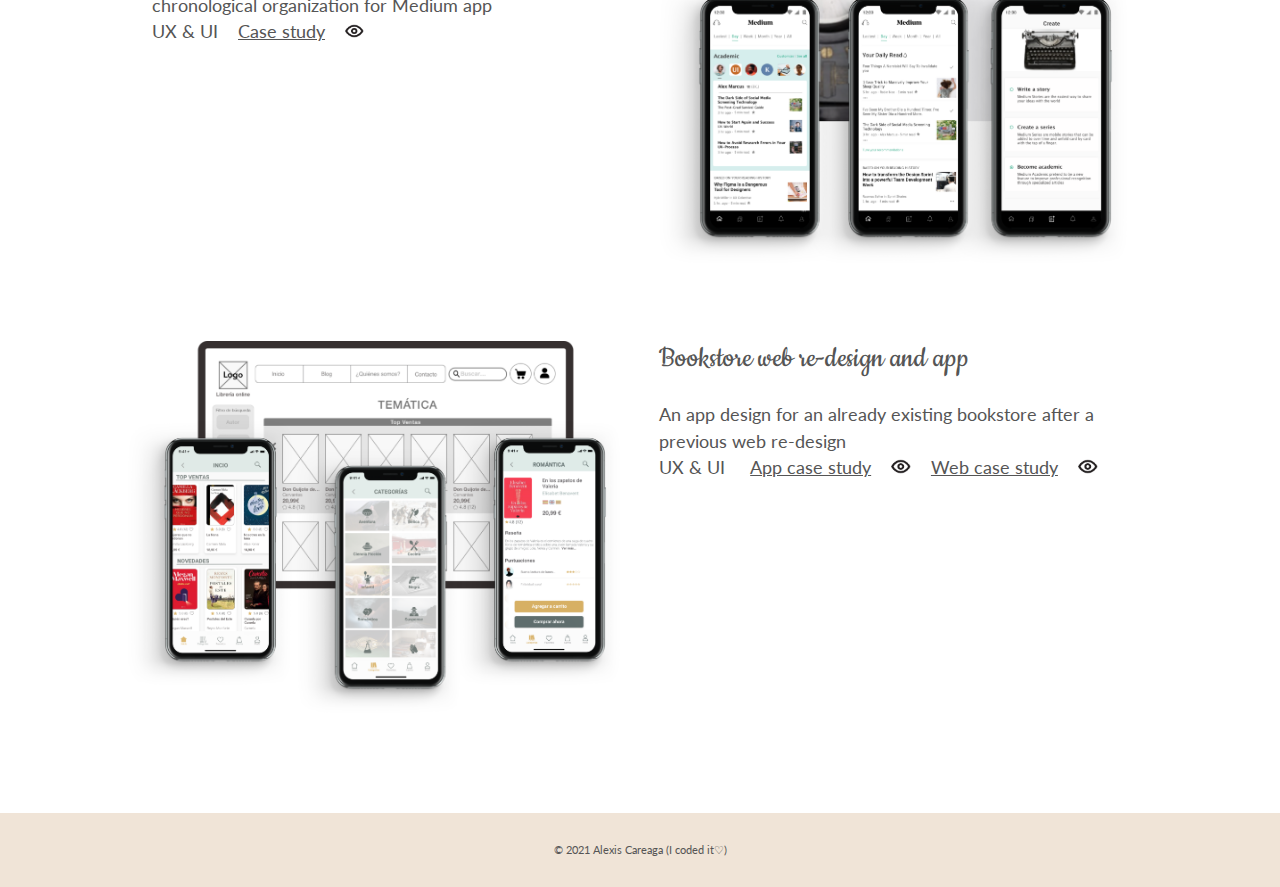
==== commit 1900b92f: "Add files via upload" ====
--- a/index.html
+++ b/index.html
@@ -6,83 +6,170 @@
   <title>Alexis Careaga UX/UI Designer</title>
   <link rel="stylesheet" href="css/reset.css">
   <link rel="stylesheet" href="css/styles.css">
-  <link rel="icon" href="images/Oval.png">
-  <link href="https://fonts.googleapis.com/css?family=Goudy+Bookletter+1911|Prata&display=swap" rel="stylesheet">
+  <link rel="icon" href="images/flechita.png">
+  <link href="https://fonts.googleapis.com/css2?family=Lato:wght@100;400&display=swap" rel="stylesheet">
+  <link href="https://fonts.googleapis.com/css2?family=Cookie&family=Lato:wght@100;400&display=swap" rel="stylesheet">
+
 
 </head>
 
 <body>
 
-
-
-  <div class="desktop-screen">
-
   <header>
-    <div class="topnav">
-      <a class="navnav" href="index.html">Home</a>
-      <a class="navnav" href="about.html">About me</a>
-      <a class="navnav" href="work.html">My work</a>
-      <a class="navnav" href="rules.html">My rules</a>
-      <a class="navnav" href="contact.html">Contact</a>
+    <div class="navbar">
+      <a class="navnav" href="https://www.linkedin.com/in/alexis-careaga-bear/">LinkedIn</a>
+      <a class="navnav" href="https://www.instagram.com/alexdancb/">Instagram</a>
+      <a class="navnav" href="https://alexiscareaga.medium.com">Medium</a>
+      <a class="navnav" href="about.html">+About me</a>
     </div>
   </header>
 
 
   <main>
-    <div class="top-container">
 
-      <div class="headEr">
-      <h2>Hi! I am Alexis,</h2>
-      <h1>UX & UI Designer</h1>
-      <h3>Sporadic writer, courses fan and Mocha coffee lover♡</h3>
+    <div class="me-container">
+      <div class="me-title">
+        <div>
+          <h2>Hi! I am Alexis,</h2>
+          <h1>UX & UI Designer</h1>
+          <h3>Graphic design student<h3>
+              <p class="titleP">Sporadic writer & amateur illustrator♡</p>
+<br>
+<div id="btn"><span class="noselect"><a href="mailto:danBcareaga@gmail.com">Let´s contact</a></span><div id="circle"></div></div>
+        </div>
+
+        <div class="me-image">
+          <img class="Meee" src="images/Meee.png">
+        </div>
+
+      </div>
     </div>
 
-    <div class="firstContainer">
-        <img class="part1" src="images/Part1.png" alt="How can I help you?">
-      </div>
+<div class="myWork">
+<h2>My work</h2>
+</div>
+
+        <div class="first-container">
+
+          <div class="jaguar-container">
+            <img class="jaguar" src="images/NewJaguar.png" alt="I Jaguar app pics by Alexis Careaga">
+          </div>
+
+          <div class="jaguar-class">
+            <h3>Yo Jaguar (I Jaguar)</h3>
+            <br>
+            <ul>
+              <li class="liP">App to help people "changing themselves" for good by a habits-system based on challenges posted by the community</li>
+              <li class="liP">UX/UI & Illustration<u><a class="case" href="https://alexiscareaga.medium.com/my-first-solo-app-design-i-jaguar-because-a-better-world-is-possible-851d6796a09f">Case study</u></a><img class="eye" src="images/eye.png"></li>
+            </ul>
+          </div>
+        </div>
 
 <br>
 
-<div class="UxUiContainer">
-  <div class="miniUxUi">
-  <h2>Here! </h2>
-</div>
-    <img class="part2" src="images/Part2.png" alt="How can I help you?">
+<br>
+
+<div class="nextproject-container">
+
+  <div class="plants-container">
+    <img class="plants" src="images/NewSynchro.png" alt="synchronizing-learning app by Alexis Careaga">
   </div>
 
-<br>
+  <div class="learning-class">
+    <h3>Synchro Learning</h3>
+    <br>
+    <ul>
+      <li class="liP">App for synchronizing and centralize all your courses while you share & show your progress along with closer interaction with mates & instructors</li>
+      <li class="liP">UX/UI & Illustration <u><a class="caseStudy" href="https://medium.com/design-bootcamp/app-design-synchrony-and-centralise-all-your-courses-while-you-share-show-your-progress-7709e344005c">Case study</u></a><img class="eye" src="images/eye.png"></li>
+    </ul>
 
-<div class="secondContainer">
-  <div class="miniSecond">
-  <img class="part3-1" src="images/Part3.1.png" alt="How can I help you?">
-</div>
-<br>
-    <div>
-      <img class="part3" src="images/Part3.png" alt="How can I help you?">
-    </div>
+  </div>
 </div>
 
 <br>
 
-<div class="thirdContainer">
-  <div class="miniThird">
-  <img class="part4-1" src="images/Part4.1.png" alt="How can I help you?">
+<div class="top-container">
+
+  <div class="cocktails-class">
+    <h3>The Alchemist</h3>
+    <br>
+    <ul>
+      <li class="liP">App for bartenders, mixologist artists and cocktail, drinks and shots lovers in general who want to learn in the best ways and keep trendy</li>
+      <li class="liP">UX/UI & Illustration<u><a class="caseStudy" href="https://alexiscareaga.medium.com/app-design-the-alchemist-for-cocktails-drinks-and-shots-lovers-31e21719b394">Case study</u></a><img class="eye" src="images/eye.png"></li>
+    </ul>
+  </div>
+
+  <div class="cocktails-container">
+    <img class="drinks" src="images/NewAlchemist.png" alt="app for bartenders, mixologist and cocktails lovers by Alexis Careaga">
+  </div>
 </div>
+
+
 <br>
-    <div>
-      <img class="part4" src="images/Part4.png" alt="How can I help you?">
-    </div>
+
+
+<div class="up-container">
+
+  <div class="assistant-class">
+    <h3>Buggles</h3>
+    <br>
+    <ul>
+      <li class="liP">Personal assistant created to determine if an entrepreneur could be eligible for a credit in base of a machine learning model along with an empathic interface</li>
+      <li class="liP">Business analysis/UX/UI/HTML/CSS & Illustration</li>
+      <li class="liP">BBVA Hackathon 2020 <u><a class="caseStudy" href="https://alexiscareaga.medium.com/the-importance-of-work-near-developers-data-specialists-other-professionals-as-ux-ui-designer-e2f34dd88ea2">Case study</u></a><img class="eye" src="images/eye.png"></li>
+    </ul>
+  </div>
+
+  <div class="buggles-container">
+    <img class="buggles" src="images/Buggles.png" alt="Buggles, personal assistant for credit concession">
+  </div>
 </div>
+
+<br>
+
+<div class="second-container">
+
+  <div class="mediumclass">
+    <h3>Medium new feature</h3>
+    <br>
+    <ul>
+      <li class="liP">A new feature & social validation system along with a chronological organization for Medium app</li>
+      <li class="liP">UX & UI<u><a class="caseStudy" href="https://alexiscareaga.medium.com/team-design-a-new-feature-for-medium-2352199de7b2">Case study</u></a><img class="eye" src="images/eye.png"></li>
+    </ul>
+  </div>
+
+  <div class="medium-container">
+    <img class="medium" src="images/NewMedium.png" alt="Medium app pics with the new feature">
+  </div>
+</div>
+
+<br>
+
+
+<div class="third-container">
+
+  <div class="library-container">
+    <img class="library" src="images/NewBookstore.png" alt="Bookstore app pics">
+  </div>
+
+  <div class="libraryclass">
+    <h3>Bookstore web re-design and app</h3>
+<br>
+    <ul>
+      <li class="liP">An app design for an already existing bookstore after a previous web re-design</li>
+      <li class="liP">UX & UI <u><a class="caseStudy" href="https://alexiscareaga.medium.com/case-study-designing-an-app-from-web-as-a-team-2fbf37fb6bd4">App case study</u></a><img class="eye" src="images/eye.png"><u><a class="caseStudy" href="https://alexiscareaga.medium.com/redesigning-a-website-as-a-team-big-lessons-learned-506351eda17">Web case study</u></a><img class="eye" src="images/eye.png"></li>
+    </ul>
+  </div>
+</div>
+
+
 
 
   </main>
 
   <footer>
     <div class="bottom-container">
-      <a class="footer-link" href="https://www.linkedin.com/in/alexis-careaga-bear/">LinkedIn</a>
-      <a class="footer-link" href="https://alexiscareaga.medium.com">Medium</a>
-      <a class="footer-link" href="https://www.instagram.com/alexdancb/">Instagram</a>
-      <p class="copyright">© 2020 Alexis Careaga (I coded it♡)</p>
+      <p>© 2021 Alexis Careaga (I coded it♡)</p>
     </div>
   </footer>
 
--- a/css/styles.css
+++ b/css/styles.css
@@ -1,53 +1,63 @@
 body {
-  font-family: 'AppleGothic', serif;
-  font-size: 1rem;
-  color: #2A2A2A;
-}
-
-.topnav {
-  position: fixed;
-  width: 100%;
-  top:0;
-  background-color: black;
-  text-align: center;
-  padding: 18px;
-}
-
-.topnav a {
-  padding: 47px 47px;
-  font-family: 'AppleGothic', serif;
-  text-decoration: none;
-  font-size: 1.1rem;
-}
+  font-family: 'Lato', sans-serif;
+  font-size: 0.8rem;
+  color: #555555;
+}
+
+
+ /* Style the navigation bar */
+.navbar {
+ width: 100%;
+ background-color:#f0e4d7;
+ overflow: auto;
+}
+
+/* Navbar links */
+.navbar a {
+ float: right;
+ text-align: center;
+ font-family: 'Cookie', cursive;
+ padding: 7px;
+ color: #555555;
+ text-decoration: none;
+ font-size: 25px;
+}
+
+/* Navbar links on mouse-over */
+.navbar a:hover {
+ background-color: #fbf7f0;
+}
+
+/* Current/active navbar link */
+.active {
+ background-color: #f0e4d7;
+}
+
 
 h1 {
-  font-size: 1.3rem;
-  line-height: 2;
-  padding-bottom: 25px;
-  font-family: 'AppleGothic', serif;
-  color: #717BB7;
+  font-size: 1.4rem;
+  line-height: 2.1;
+  padding-bottom: 10px;
+  color: #9fd8df;
 }
 
 h2 {
-  font-size: 1.7rem;
-  font-family: 'AppleGothic', serif;
-  padding-top: 20px;
-  padding-bottom: 30px;
-  color: black;
+  font-size: 1.6rem;
+  padding-top: 10px;
+  padding-bottom: 15px;
+  color: #555555;
 }
 
 h3 {
-  font-size: 1.2rem;
-  font-family: 'AppleGothic', serif;
+  font-size: 2rem;
+  font-family: 'Cookie', cursive;
   padding-bottom: 10px;
-  color: black;
+  color: #555555;
 }
 
 
 p {
-  line-height: 1.3;
-  font-size: 1.1rem;
-  color: #717BB7;
+  font-family: 'Lato', sans-serif;
 }
 
 li {
@@ -56,72 +66,236 @@
 }
 
 a {
-  color: white;
-  font-family: 'AppleGothic', serif;
+  color: #555555;
   margin: 10px 20px;
   text-decoration: none;
 }
 
 a:hover {
-  color: #BACAF5;
-}
-
-.headEr {
-  text-align: left;
-  padding: 110px 90px 0px 200px;
-}
-
-.firstContainer {
-  text-align: left;
-  padding: 25px 100px 10px 200px;
-}
-
-.UxUiContainer {
-  text-align: left;
-  padding: 10px 100px 30px 200px;
-}
-
-.secondContainer {
-
-  text-align: left;
-  padding: 50px 100px 10px 200px;
-}
-
-.thirdContainer {
-  text-align: left;
-  padding: 50px 100px 80px 200px;
-}
-
-/*______________IMG________________*/
-
-.part1 {
-  width: 830px;
-}
-
-.part2 {
-    width: 900px;
-}
-
-.part3-1 {
-    width: 830px;
-}
-
-.part3 {
-  width: 760px;
-  padding-top: 20px;
-}
-
-.part4-1 {
-    width: 830px;
-}
-
-.part4 {
-    width: 760px;
-    padding-top: 20px;
-}
+  color: #9fd8df;
+  border-radius: 28px;
+}
+
+.eye {
+  width: 4%;
+}
+
+.titleP{
+  font-size: 1.2rem;
+  padding-top: 10px;
+}
+
+/*____________Button_________________*/
+
+#btn {
+  background: #b2e4d5;
+  height: 40px;
+  width: 180px;
+  min-width: 40px;
+  border: none;
+  border-radius: 28px;
+  font-size: 30px;
+  font-family: 'Cookie', cursive;
+  position: relative;
+  transition: 1s;
+  -webkit-tap-highlight-color: transparent;
+  display: flex;
+  align-items: center;
+  justify-content: center;
+  cursor: pointer;
+  padding-top: 5px;
+  padding-bottom: 5px;
+}
+
+#btn #circle {
+  width: 5px;
+  height: 5px;
+  background: transparent;
+  border-radius: 50%;
+  position: absolute;
+  top: 0;
+  left: 50%;
+  overflow: hidden;
+  transition: 500ms;
+}
+
+.noselect {
+  -webkit-touch-callout: none;
+    -webkit-user-select: none;
+     -khtml-user-select: none;
+       -moz-user-select: none;
+        -ms-user-select: none;
+            user-select: none;
+}
+
+#btn:hover {
+  background: transparent;
+}
+
+#btn:hover #circle {
+  height: 40px;
+  width: 40px;
+  left: 0;
+  border-radius: 0;
+  border-bottom: 2px solid #eee;
+}
+
+/*____________Title_________________*/
+
+.me-container {
+  columns: 2;
+  margin-top: 5%;
+  margin-bottom: 5%
+}
+
+.me-title {
+  text-align: left;
+  padding: 12% 0% 5% 30%;
+}
+
+.me-image {
+padding: 25% 30% 5% 0%;
+}
+
+.Meee {
+  max-width: 100%;
+  height: auto;
+}
+
+
+/*____________WORK_________________*/
+
+
+.myWork {
+  text-align: left;
+  padding: 1% 60% 5% 15%;
+}
+
+/*____________Yo Jaguar_________________*/
+
+.first-container {
+  columns: 2;
+}
+
+.jaguar-class {
+  text-align: left;
+  padding: 0% 20% 10% 2%;
+}
+
+.jaguar-container {
+  padding: 0% 2% 10% 20%;
+}
+
+.jaguar {
+  max-width: 100%;
+  height: auto;
+}
+
+
+/*____________Synchro-Learning_________________*/
+
+
+.nextproject-container {
+  columns: 2;
+}
+
+.learning-class {
+  text-align: left;
+  padding: 5% 20% 5% 2%;
+}
+
+.plants-container{
+  padding: 5% 2% 5% 20%;
+}
+
+.plants {
+  max-width: 100%;
+  height: auto;
+}
+
+/*____________The Alchemist_________________*/
+
+.top-container {
+  columns: 2;
+}
+
+.cocktails-class {
+  text-align: left;
+  padding: 15% 2% 10% 24%;
+}
+
+.cocktails-container {
+  padding: 15% 20% 10% 2%;
+}
+
+.drinks {
+  max-width: 100%;
+  height: auto;
+}
+
+/*_______________Buggles_________________*/
+
+.up-container {
+  columns: 2;
+}
+
+.assistant-class {
+  text-align: left;
+  padding: 20% 2% 10% 24%;
+}
+
+.buggles-container {
+padding: 20% 20% 10% 2%;
+}
+
+.buggles {
+  max-width: 100%;
+  height: auto;
+}
+
+/*____________Medium_________________*/
+.second-container {
+  columns: 2;
+}
+
+.mediumclass {
+  text-align: left;
+  padding: 5% 2% 5% 24%;
+}
+
+.medium-container {
+  padding: 5% 24% 5% 2%;
+}
+
+.medium {
+  max-width: 100%;
+  height: auto;
+}
+
+/*____________Librería_________________*/
+.third-container {
+  columns: 2;
+}
+
+.libraryclass {
+  text-align: left;
+  padding: 4% 20% 15% 2%;
+}
+
+.library-container {
+  padding: 4% 2% 15% 20%;
+}
+
+.library {
+  max-width: 100%;
+  height: auto;
+}
+
+
 
 
 /*____________Contact_________________*/
+
 .contact {
   text-align: right;
   margin: 20px 290px 60px 40px;
@@ -133,22 +307,70 @@
 }
 
 .contactme {
-  color: black;
+  color: #555555;
   font-size: 1.3rem;
 }
 
 /*____________Footer_________________*/
 .bottom-container {
   text-align: center;
-  font-family: 'AppleGothic', serif;
-  font-size: 1.2rem;
-  background-color: black;
-  padding: 50px 0 20px;
-}
-
-.copyright {
-  color: #EAEAF6F6;
-  font-family: 'AppleGothic', serif;
-  font-size: 0.60em;
-  padding: 20px 0;
-}
+  font-size: 0.7rem;
+  color: #555555;
+  background-color: #f0e4d7;
+  padding: 30px 0 30px;
+}
+
+/*____________Mobile_________________*/
+
+@media screen and (max-width: 500px) {
+
+  .navbar a{
+   font-size: 1.4rem;
+  }
+    h1 {
+      font-size: 1.1rem;
+    }
+
+    h2 {
+      font-size: 1.3rem;
+    }
+
+    h3 {
+      font-size: 1.5rem;
+    }
+
+    .titleP {
+      line-height: 1rem;
+      font-size: 1rem;
+    }
+
+    .liP{
+      line-height: 0.8rem;
+      font-size: 0.6rem;
+    }
+
+    .meee {
+      width: 100%;
+    }
+
+    #btn {
+        background: #b2e4d5;
+        height: 40px;
+        width: 180px;
+        min-width: 40px;
+        border: none;
+        border-radius: 28px;
+        font-size: 30px;
+        font-family: 'Cookie', cursive;
+        position: relative;
+        transition: 1s;
+        -webkit-tap-highlight-color: transparent;
+        display: none;
+        align-items: center;
+        justify-content: center;
+        cursor: pointer;
+        padding-top: 5px;
+        padding-bottom: 5px;
+
+      }
+    }
